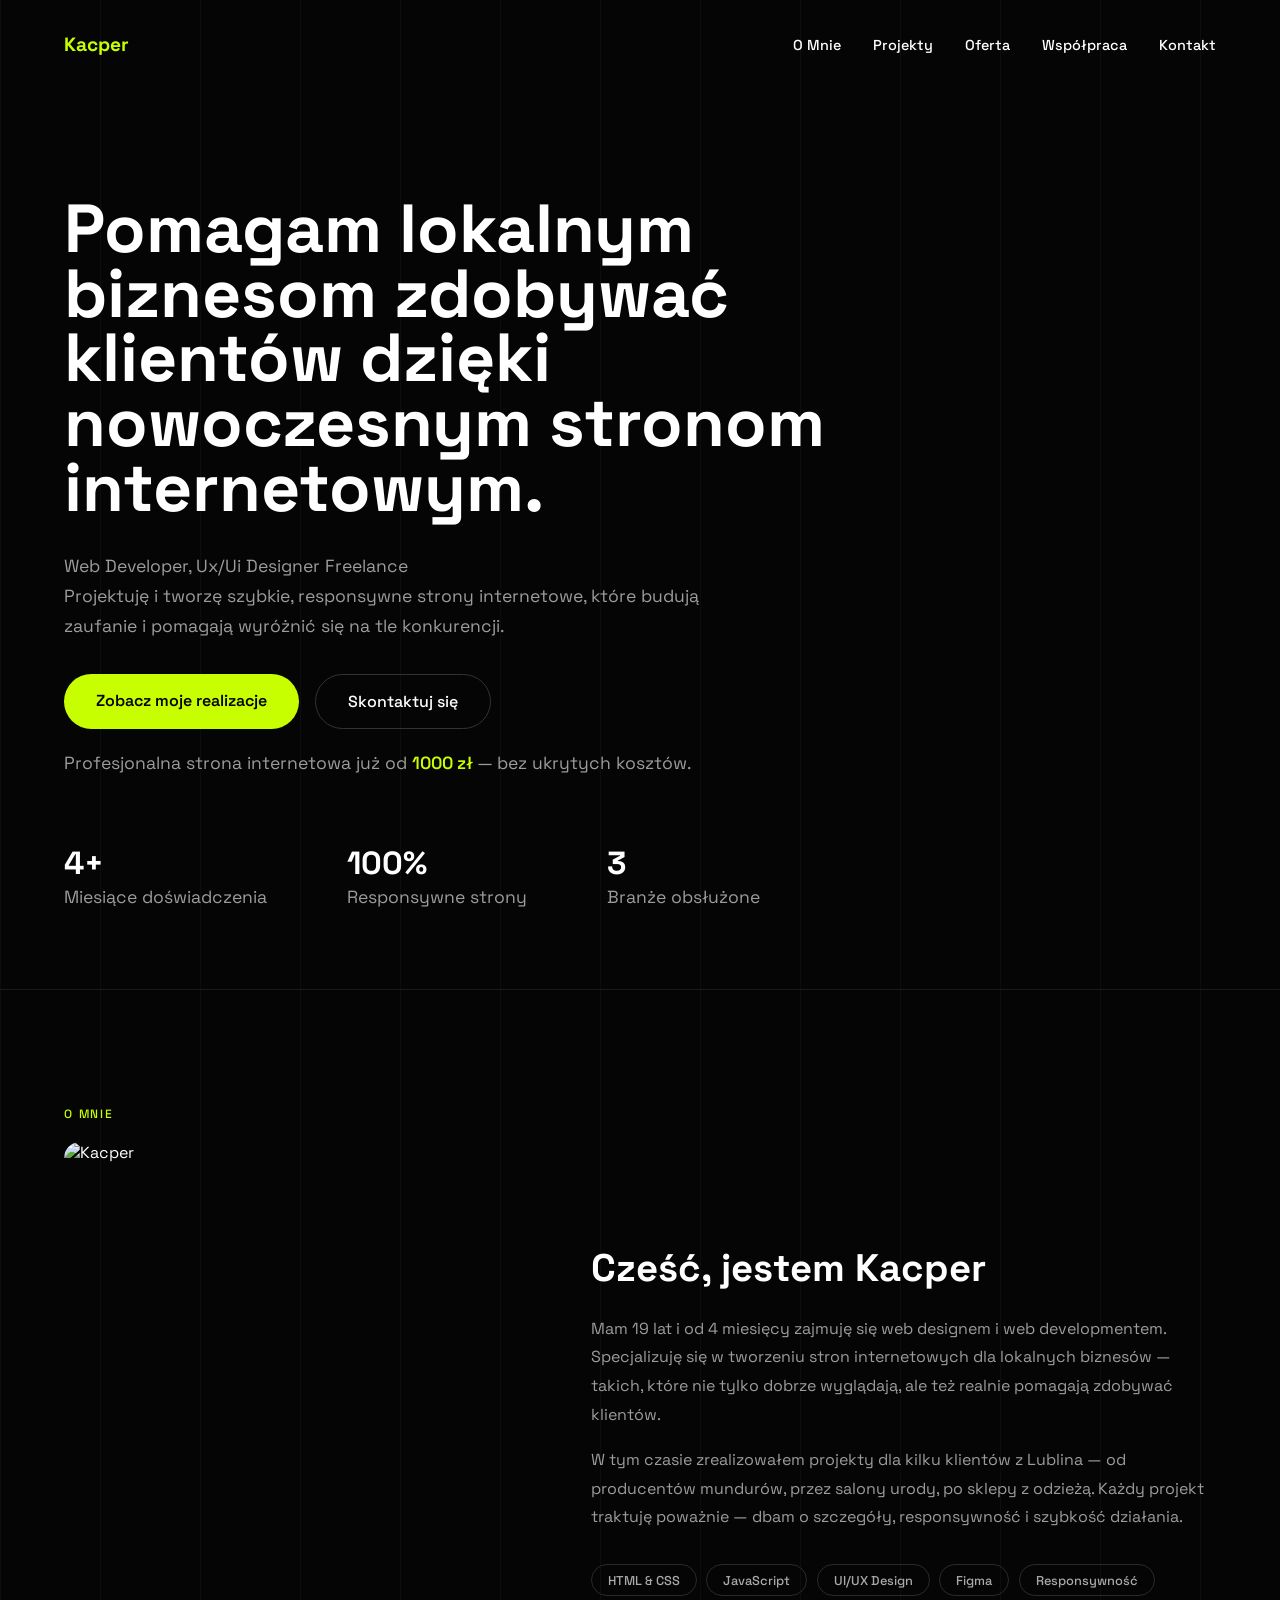
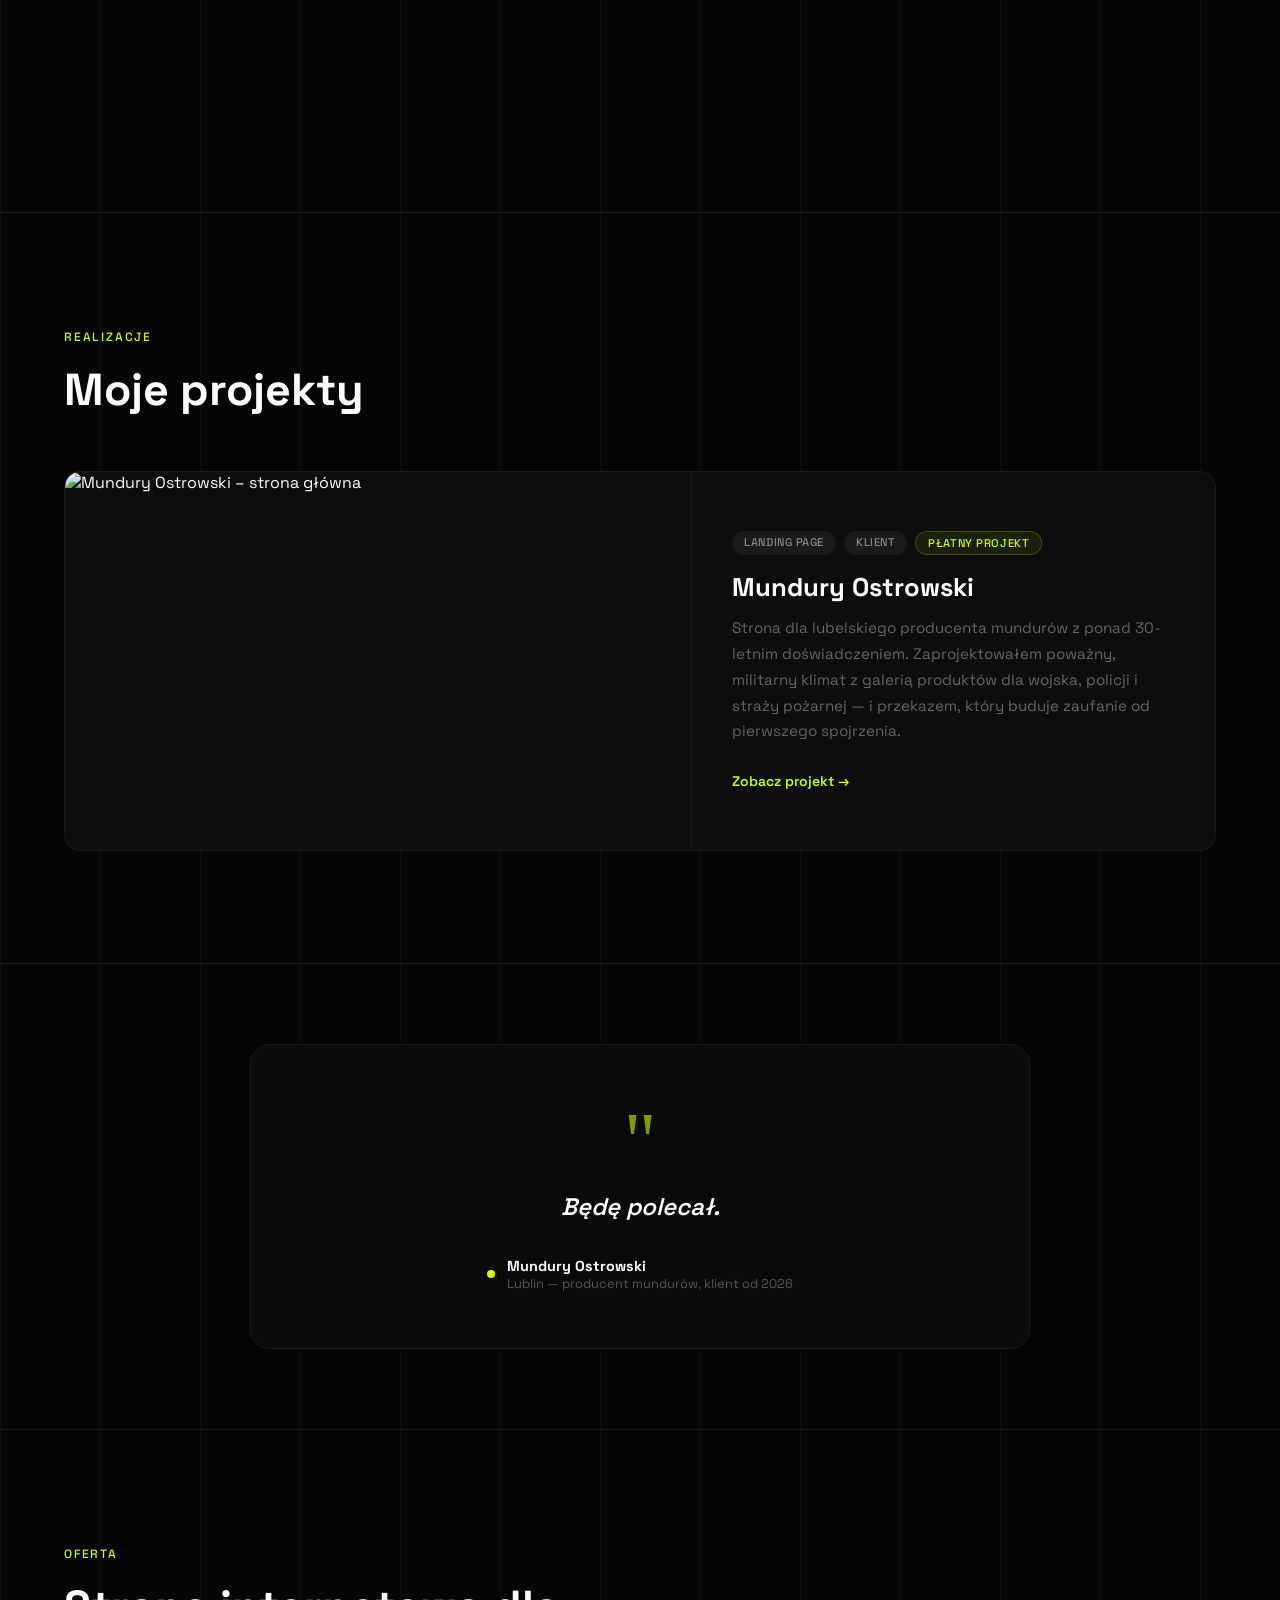
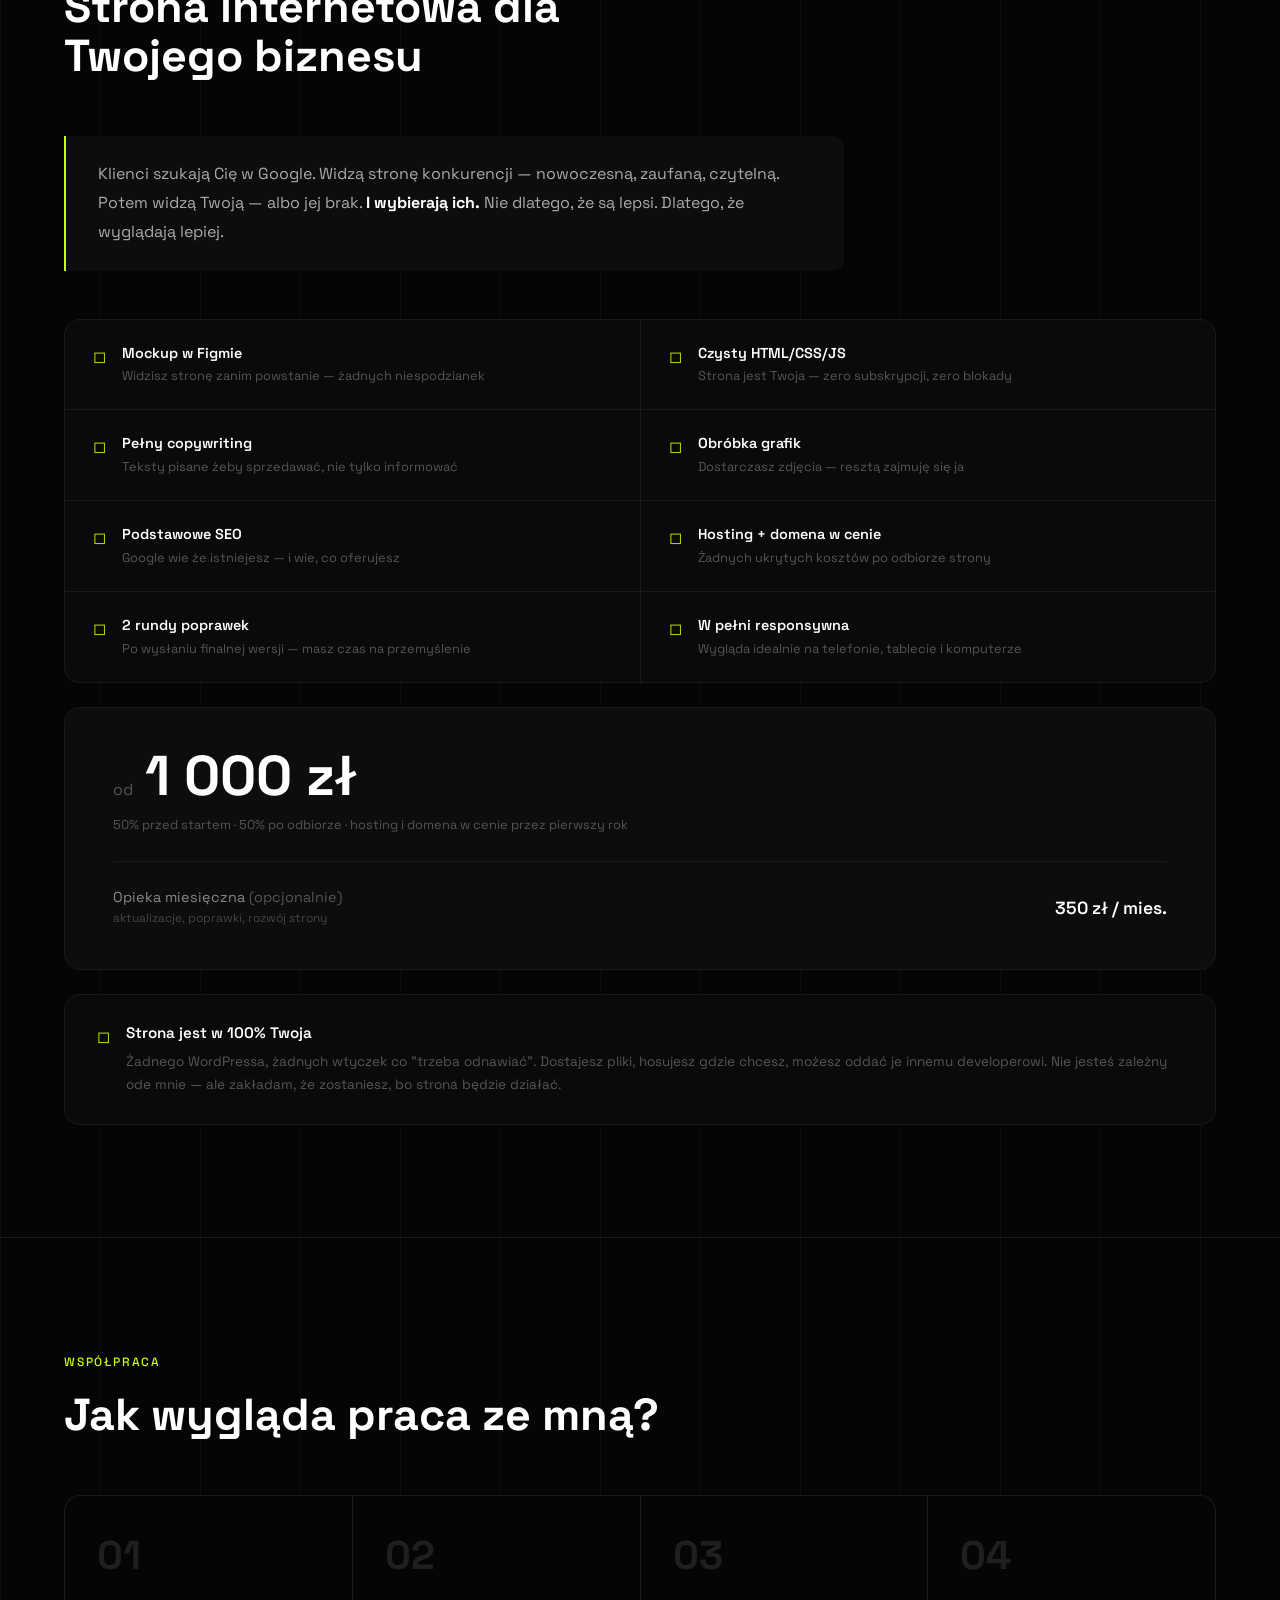
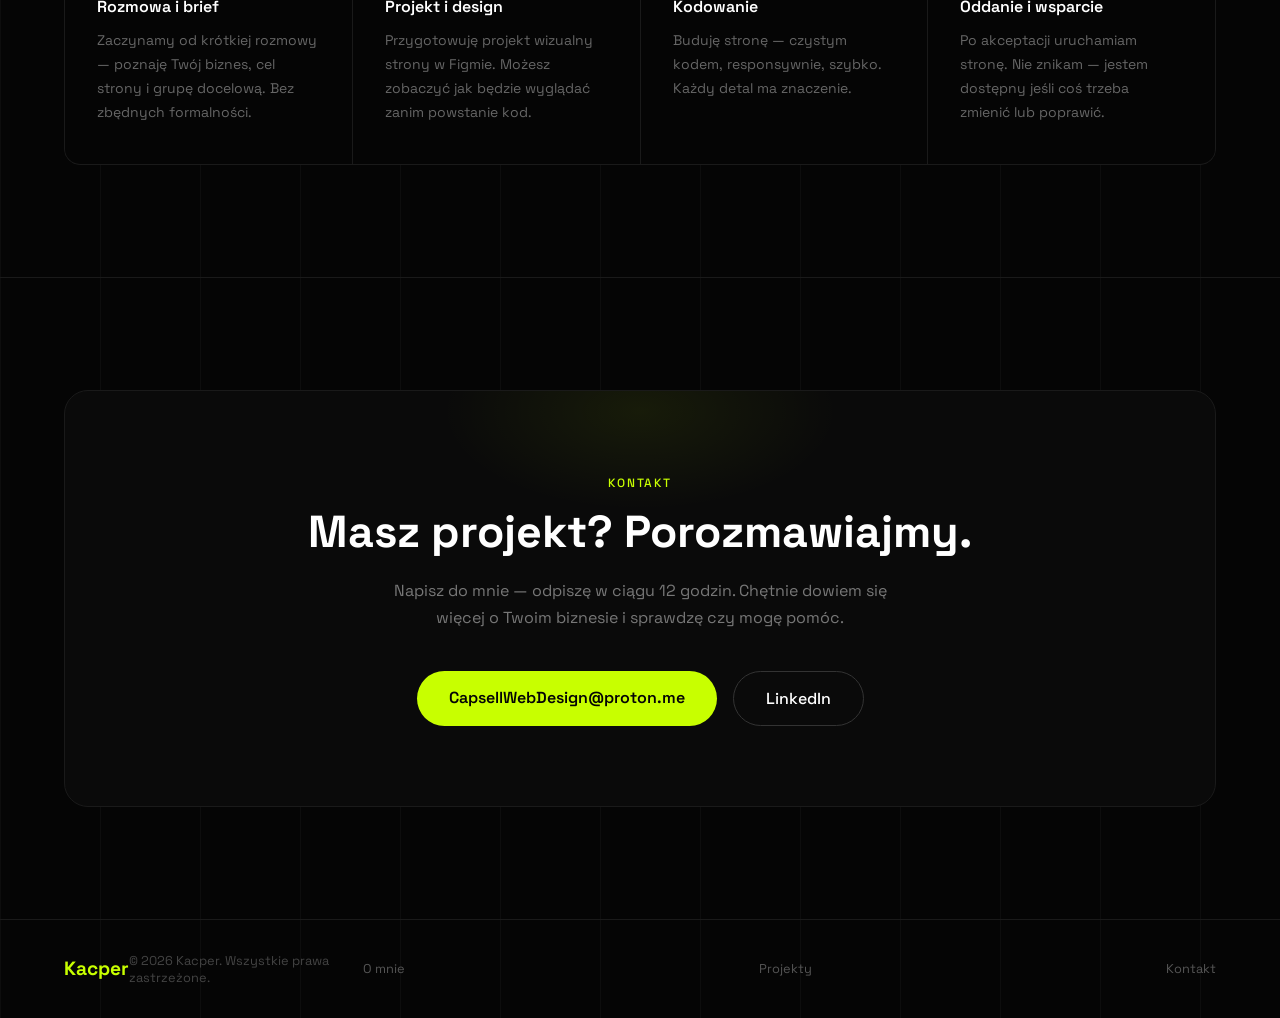
==== index.html @ 7dcc8ae6 "Add files via upload" ====
<!DOCTYPE html>
<html lang="en">
<head>
    <meta charset="UTF-8">
    <meta name="viewport" content="width=device-width, initial-scale=1.0">
    <title>Kacper | Web Designer</title>
    <link rel="stylesheet" href="style.css">
    <link rel="preconnect" href="https://fonts.googleapis.com">
<link href="https://fonts.googleapis.com/css2?family=Space+Grotesk:wght@300;400;500;700&display=swap" rel="stylesheet">
</head>
<body>
<header>
<nav>
    <div class="logo">
        Kacper
    </div>
    <ul class="nav-links">
        <li><a href="#about">O Mnie</a></li>
        <li><a href="#projects">Projekty</a></li>
        <li><a href="#offer">Oferta</a></li>
        <li><a href="#process">Współpraca</a></li>
        <li><a href="#contact">Kontakt</a></li>
    </ul>
</nav>
</header>

<main>
<section id="hero">
    <div class="container">
<h1>
    Pomagam lokalnym biznesom
    zdobywać klientów dzięki
    nowoczesnym stronom internetowym.
</h1>
<p>
    Web Developer, Ux/Ui Designer
    Freelance
</p>
<p> Projektuję i tworzę szybkie,
    responsywne strony internetowe,
    które budują zaufanie i pomagają
    wyróżnić się na tle konkurencji.
</p>
<div class="hero-buttons">
    <a href="#projects" class="primary-btn">
        Zobacz moje realizacje
    </a>
    <a href="#contact" class="secondary-btn">
        Skontaktuj się
    </a>
</div>
<p class="hero-price">Profesjonalna strona internetowa już od <strong>1000 zł</strong> — bez ukrytych kosztów.</p>
<div class="hero-stats">
<div>
    <h3>4+</h3>
    <p>Miesiące doświadczenia</p>
</div>
<div>
    <h3>100%</h3>
    <p>Responsywne strony</p>
</div>
<div>
    <h3>3</h3>
    <p>Branże obsłużone</p>
</div>
</div>
</div>
</section>

<!-- ========== O MNIE ========== -->
<section id="about">
    <div class="container">
        <span class="section-label">O mnie</span>
        <div class="about-grid">
            <div class="about-image-wrapper">
                <img src="images/fotka-kacperka.png" alt="Kacper" class="about-photo">
            </div>
            <div class="about-content">
                <h2>Cześć, jestem Kacper</h2>
                <p>Mam 19 lat i od 4 miesięcy zajmuję się web designem i web developmentem. Specjalizuję się w tworzeniu stron internetowych dla lokalnych biznesów — takich, które nie tylko dobrze wyglądają, ale też realnie pomagają zdobywać klientów.</p>
                <p>W tym czasie zrealizowałem projekty dla kilku klientów z Lublina — od producentów mundurów, przez salony urody, po sklepy z odzieżą. Każdy projekt traktuję poważnie — dbam o szczegóły, responsywność i szybkość działania.</p>
                <div class="about-tags">
                    <span>HTML & CSS</span>
                    <span>JavaScript</span>
                    <span>UI/UX Design</span>
                    <span>Figma</span>
                    <span>Responsywność</span>
                </div>
            </div>
        </div>
    </div>
</section>

<!-- ========== PROJEKTY ========== -->
<section id="projects">
    <div class="container">
        <span class="section-label">Realizacje</span>
        <h2 class="section-title">Moje projekty</h2>
        <div class="projects-grid">

            <div class="project-card project-card--featured">
                <div class="project-img">
                    <img src="images/Mundury Ostrowski Screenshot mainpage.png" alt="Mundury Ostrowski – strona główna">
                </div>
                <div class="project-info">
                    <div class="project-tags">
                        <span>Landing Page</span>
                        <span>Klient</span>
                        <span class="tag--paid">Płatny projekt</span>
                    </div>
                    <h3>Mundury Ostrowski</h3>
                    <p>Strona dla lubelskiego producenta mundurów z ponad 30-letnim doświadczeniem. Zaprojektowałem poważny, militarny klimat z galerią produktów dla wojska, policji i straży pożarnej — i przekazem, który buduje zaufanie od pierwszego spojrzenia.</p>
                    <a href="https://munduryostrowski.pl/" class="project-link" target="_blank">Zobacz projekt →</a>
                </div>
            </div>

        </div>
    </div>
</section>

<!-- ========== OPINIA ========== -->
<section id="testimonial">
    <div class="container">
        <div class="testimonial-box">
            <div class="testimonial-quote">"</div>
            <p class="testimonial-text">Będę polecał.</p>
            <div class="testimonial-author">
                <div class="testimonial-dot"></div>
                <div>
                    <strong>Mundury Ostrowski</strong>
                    <span>Lublin — producent mundurów, klient od 2026</span>
                </div>
            </div>
        </div>
    </div>
</section>

<!-- ========== OFERTA ========== -->
<section id="offer">
    <div class="container">
        <span class="section-label">Oferta</span>
        <h2 class="section-title">Strona internetowa dla Twojego biznesu</h2>

        <div class="offer-lead">
            <p>Klienci szukają Cię w Google. Widzą stronę konkurencji — nowoczesną, zaufaną, czytelną. Potem widzą Twoją — albo jej brak. <strong>I wybierają ich.</strong> Nie dlatego, że są lepsi. Dlatego, że wyglądają lepiej.</p>
        </div>

        <div class="offer-grid">
            <div class="offer-item">
                <div class="offer-icon">◻</div>
                <div>
                    <strong>Mockup w Figmie</strong>
                    <p>Widzisz stronę zanim powstanie — żadnych niespodzianek</p>
                </div>
            </div>
            <div class="offer-item">
                <div class="offer-icon">◻</div>
                <div>
                    <strong>Czysty HTML/CSS/JS</strong>
                    <p>Strona jest Twoja — zero subskrypcji, zero blokady</p>
                </div>
            </div>
            <div class="offer-item">
                <div class="offer-icon">◻</div>
                <div>
                    <strong>Pełny copywriting</strong>
                    <p>Teksty pisane żeby sprzedawać, nie tylko informować</p>
                </div>
            </div>
            <div class="offer-item">
                <div class="offer-icon">◻</div>
                <div>
                    <strong>Obróbka grafik</strong>
                    <p>Dostarczasz zdjęcia — resztą zajmuję się ja</p>
                </div>
            </div>
            <div class="offer-item">
                <div class="offer-icon">◻</div>
                <div>
                    <strong>Podstawowe SEO</strong>
                    <p>Google wie że istniejesz — i wie, co oferujesz</p>
                </div>
            </div>
            <div class="offer-item">
                <div class="offer-icon">◻</div>
                <div>
                    <strong>Hosting + domena w cenie</strong>
                    <p>Żadnych ukrytych kosztów po odbiorze strony</p>
                </div>
            </div>
            <div class="offer-item">
                <div class="offer-icon">◻</div>
                <div>
                    <strong>2 rundy poprawek</strong>
                    <p>Po wysłaniu finalnej wersji — masz czas na przemyślenie</p>
                </div>
            </div>
            <div class="offer-item">
                <div class="offer-icon">◻</div>
                <div>
                    <strong>W pełni responsywna</strong>
                    <p>Wygląda idealnie na telefonie, tablecie i komputerze</p>
                </div>
            </div>
        </div>

        <div class="offer-price-box">
            <div class="offer-price-main">
                <span class="offer-from">od</span>
                <span class="offer-amount">1 000 zł</span>
            </div>
            <p class="offer-price-note">50% przed startem · 50% po odbiorze · hosting i domena w cenie przez pierwszy rok</p>
            <div class="offer-retainer">
                <span>Opieka miesięczna <em>(opcjonalnie)</em><br><small>aktualizacje, poprawki, rozwój strony</small></span>
                <strong>350 zł / mies.</strong>
            </div>
        </div>

        <div class="offer-ownership">
            <div class="offer-icon">◻</div>
            <div>
                <strong>Strona jest w 100% Twoja</strong>
                <p>Żadnego WordPressa, żadnych wtyczek co "trzeba odnawiać". Dostajesz pliki, hosujesz gdzie chcesz, możesz oddać je innemu developerowi. Nie jesteś zależny ode mnie — ale zakładam, że zostaniesz, bo strona będzie działać.</p>
            </div>
        </div>

    </div>
</section>

<!-- ========== WSPÓŁPRACA ========== -->
<section id="process">
    <div class="container">
        <span class="section-label">Współpraca</span>
        <h2 class="section-title">Jak wygląda praca ze mną?</h2>
        <div class="process-grid">

            <div class="process-step">
                <div class="step-number">01</div>
                <h3>Rozmowa i brief</h3>
                <p>Zaczynamy od krótkiej rozmowy — poznaję Twój biznes, cel strony i grupę docelową. Bez zbędnych formalności.</p>
            </div>

            <div class="process-step">
                <div class="step-number">02</div>
                <h3>Projekt i design</h3>
                <p>Przygotowuję projekt wizualny strony w Figmie. Możesz zobaczyć jak będzie wyglądać zanim powstanie kod.</p>
            </div>

            <div class="process-step">
                <div class="step-number">03</div>
                <h3>Kodowanie</h3>
                <p>Buduję stronę — czystym kodem, responsywnie, szybko. Każdy detal ma znaczenie.</p>
            </div>

            <div class="process-step">
                <div class="step-number">04</div>
                <h3>Oddanie i wsparcie</h3>
                <p>Po akceptacji uruchamiam stronę. Nie znikam — jestem dostępny jeśli coś trzeba zmienić lub poprawić.</p>
            </div>

        </div>
    </div>
</section>

<!-- ========== KONTAKT ========== -->
<section id="contact">
    <div class="container">
        <div class="contact-box">
            <span class="section-label">Kontakt</span>
            <h2>Masz projekt? Porozmawiajmy.</h2>
            <p>Napisz do mnie — odpiszę w ciągu 12 godzin. Chętnie dowiem się więcej o Twoim biznesie i sprawdzę czy mogę pomóc.</p>
            <div class="contact-links">
                <a href="mailto:CapsellWebDesign@proton.me" class="primary-btn">CapsellWebDesign@proton.me</a>
                <a href="https://www.linkedin.com/in/kacper-piskalski-aa483941a/?skipRedirect=true" class="secondary-btn" target="_blank">LinkedIn</a>
            </div>
        </div>
    </div>
</section>

</main>

<!-- ========== FOOTER ========== -->
<footer>
    <div class="container footer-inner">
        <div class="logo">Kacper</div>
        <p>© 2026 Kacper. Wszystkie prawa zastrzeżone.</p>
        <nav class="footer-nav">
            <a href="#about">O mnie</a>
            <a href="#projects">Projekty</a>
            <a href="#contact">Kontakt</a>
        </nav>
    </div>
</footer>
</body>
</html>
</html>
---- style.css ----
* {
    margin: 0;
    padding: 0;
    box-sizing: border-box;
}
body {
    font-family: "Space Grotesk", sans-serif;
    background: #050505;
    color: white;
    background-image: linear-gradient(to right, rgba(255, 255, 255, 0.03) 1px, transparent 1px);
    background-size: 100px 100px;
}
header {
    padding: 2rem 0;
}
nav {
    width: min(1200px, 90%);
    margin: 0 auto;
    display: flex;
    justify-content: space-between;
    align-items: center;
}
.logo {
    font-size: 1.2rem;
    font-weight: 700;
    color: #c8ff00;
}
.nav-links {
    display: flex;
    gap: 2rem;
    list-style: none;
}
.nav-links a {
    text-decoration: none;
    color: white;
    font-size: 0.9rem;
    font-weight: 500;
    transition: opacity .3s ease;
}
.nav-links a:hover {
    opacity: .6;
}
.container {
    width: min(1200px, 90%);
    margin: 0 auto;
}
#hero {
    max-height: 100vh;
    display: flex;
    align-items: center;
}
#hero h1 {
    font-size: 68px;
    line-height: .95;
    font-weight: 700;
    max-width: 900px;
    margin-bottom: 2rem;
    margin-top: 2rem;
}
#hero p {
    color: #9c9c9c;
    font-size: 1.1rem;
    max-width: 650px;
    line-height: 1.7;
}
.hero-buttons {
    display: flex;
    gap: 1rem;
    margin-top: 2rem;
}
.primary-btn {
    background: #c8ff00;
    color: #050505;
    padding: 1rem 2rem;
    border-radius: 999px;
    text-decoration: none;
    font-weight: 600;
    transition: opacity 0.2s;
}
.primary-btn:hover {
    opacity: 0.85;
}
.secondary-btn {
    border: 1px solid #333;
    color: white;
    padding: 1rem 2rem;
    border-radius: 999px;
    text-decoration: none;
    font-weight: 500;
    transition: border-color 0.2s, color 0.2s;
}
.secondary-btn:hover {
    border-color: #c8ff00;
    color: #c8ff00;
}
.hero-stats {
    display: flex;
    gap: 5rem;
    margin-top: 4rem;
}
.hero-stats h3 {
    font-size: 2rem;
}
.hero-stats p {
    color: #888;
}
.hero-price {
    margin-top: 1.25rem;
    font-size: 0.875rem;
    color: #555;
    max-width: 650px;
}
.hero-price strong {
    color: #c8ff00;
    font-weight: 600;
}

/* ========== OPINIA ========== */
#testimonial {
    border-top: 1px solid #1a1a1a;
    padding: 5rem 0;
}
.testimonial-box {
    border: 1px solid #1a1a1a;
    border-radius: 20px;
    padding: 3.5rem 4rem;
    background: #0a0a0a;
    position: relative;
    max-width: 780px;
    margin: 0 auto;
    text-align: center;
}
.testimonial-quote {
    font-size: 5rem;
    line-height: 1;
    color: #c8ff00;
    font-family: Georgia, serif;
    margin-bottom: 0.5rem;
    opacity: 0.6;
}
.testimonial-text {
    font-size: 1.5rem;
    font-weight: 600;
    color: white;
    line-height: 1.5;
    margin-bottom: 2rem;
    font-style: italic;
}
.testimonial-author {
    display: flex;
    align-items: center;
    gap: 0.75rem;
    justify-content: center;
}
.testimonial-dot {
    width: 8px;
    height: 8px;
    border-radius: 50%;
    background: #c8ff00;
    flex-shrink: 0;
}
.testimonial-author strong {
    display: block;
    color: white;
    font-size: 0.9rem;
    text-align: left;
}
.testimonial-author span {
    display: block;
    color: #555;
    font-size: 0.8rem;
    text-align: left;
}
/* ========== SEKCJE - WSPÓLNE ========== */
section {
    padding: 7rem 0;
}
.section-label {
    display: inline-block;
    font-size: 0.75rem;
    font-weight: 500;
    letter-spacing: 0.15em;
    text-transform: uppercase;
    color: #c8ff00;
    margin-bottom: 1.25rem;
}
.section-title {
    font-size: 2.8rem;
    font-weight: 700;
    line-height: 1.1;
    margin-bottom: 3.5rem;
    max-width: 600px;
}

/* ========== O MNIE ========== */
#about {
    border-top: 1px solid #1a1a1a;
}
.about-grid {
    display: grid;
    grid-template-columns: 1fr 1.4fr;
    gap: 5rem;
    align-items: center;
}
.about-photo {
    width: 100%;
    aspect-ratio: 4/5;
    object-fit: cover;
    object-position: center top;
    border-radius: 16px;
    display: block;
}
.about-image-placeholder:hover {
    border-color: #c8ff00;
    color: #c8ff00;
}
.about-content h2 {
    font-size: 2.4rem;
    font-weight: 700;
    margin-bottom: 1.5rem;
    line-height: 1.15;
}
.about-content p {
    color: #9c9c9c;
    font-size: 1rem;
    line-height: 1.8;
    margin-bottom: 1rem;
}
.about-tags {
    display: flex;
    flex-wrap: wrap;
    gap: 0.6rem;
    margin-top: 2rem;
}
.about-tags span {
    font-size: 0.8rem;
    font-weight: 500;
    padding: 0.4rem 1rem;
    border-radius: 999px;
    border: 1px solid #2a2a2a;
    color: #aaa;
    transition: border-color 0.3s, color 0.3s;
}
.about-tags span:hover {
    border-color: #c8ff00;
    color: #c8ff00;
}

/* ========== PROJEKTY ========== */
#projects {
    border-top: 1px solid #1a1a1a;
}
.projects-grid {
    display: grid;
    grid-template-columns: 1fr;
    gap: 1.5rem;
}
.project-card {
    background: #0d0d0d;
    border: 1px solid #1a1a1a;
    border-radius: 16px;
    overflow: hidden;
    transition: border-color 0.3s, transform 0.3s;
}
.project-card:hover {
    border-color: #c8ff00;
    transform: translateY(-4px);
}
.project-card--featured {
    display: grid;
    grid-template-columns: 1.2fr 1fr;
    min-height: 380px;
}
.project-img {
    overflow: hidden;
    border-right: 1px solid #1a1a1a;
}
.project-img img {
    width: 100%;
    height: 100%;
    object-fit: cover;
    object-position: top;
    display: block;
    transition: transform 0.4s ease;
}
.project-card:hover .project-img img {
    transform: scale(1.03);
}
.project-img-placeholder {
    width: 100%;
    aspect-ratio: 16/9;
    background: #111;
    border-bottom: 1px solid #1a1a1a;
    display: flex;
    align-items: center;
    justify-content: center;
    color: #333;
    font-size: 0.8rem;
}
.project-info {
    padding: 2.5rem;
    display: flex;
    flex-direction: column;
    justify-content: center;
}
.project-tags {
    display: flex;
    gap: 0.5rem;
    margin-bottom: 1rem;
    flex-wrap: wrap;
}
.project-tags span {
    font-size: 0.7rem;
    font-weight: 500;
    padding: 0.25rem 0.75rem;
    border-radius: 999px;
    background: #1a1a1a;
    color: #888;
    letter-spacing: 0.05em;
    text-transform: uppercase;
}
.project-tags .tag--paid {
    background: rgba(200, 255, 0, 0.08);
    color: #c8ff00;
    border: 1px solid rgba(200, 255, 0, 0.2);
}
.project-info h3 {
    font-size: 1.6rem;
    font-weight: 700;
    margin-bottom: 0.75rem;
    color: white;
}
.project-info p {
    color: #666;
    font-size: 0.95rem;
    line-height: 1.7;
    margin-bottom: 1.75rem;
}
.project-link {
    color: #c8ff00;
    text-decoration: none;
    font-size: 0.875rem;
    font-weight: 600;
    transition: opacity 0.2s;
    align-self: flex-start;
}
.project-link:hover {
    opacity: 0.7;
}

/* ========== OFERTA ========== */
#offer {
    border-top: 1px solid #1a1a1a;
}
.offer-lead {
    border-left: 2px solid #c8ff00;
    padding: 1.5rem 2rem;
    background: #0d0d0d;
    border-radius: 0 12px 12px 0;
    margin-bottom: 3rem;
    max-width: 780px;
}
.offer-lead p {
    color: #aaa;
    font-size: 1rem;
    line-height: 1.8;
}
.offer-lead strong {
    color: white;
}
.offer-grid {
    display: grid;
    grid-template-columns: repeat(2, 1fr);
    gap: 1px;
    background: #1a1a1a;
    border: 1px solid #1a1a1a;
    border-radius: 16px;
    overflow: hidden;
    margin-bottom: 1.5rem;
}
.offer-item {
    background: #0a0a0a;
    padding: 1.5rem 1.75rem;
    display: flex;
    gap: 1rem;
    align-items: flex-start;
    transition: background 0.2s;
}
.offer-item:hover {
    background: #111;
}
.offer-icon {
    color: #c8ff00;
    font-size: 1rem;
    flex-shrink: 0;
    margin-top: 2px;
}
.offer-item strong {
    display: block;
    color: white;
    font-size: 0.9rem;
    font-weight: 600;
    margin-bottom: 0.3rem;
}
.offer-item p {
    color: #555;
    font-size: 0.8rem;
    line-height: 1.5;
}
.offer-price-box {
    background: #0d0d0d;
    border: 1px solid #1a1a1a;
    border-radius: 16px;
    padding: 2.5rem 3rem;
    margin-bottom: 1.5rem;
}
.offer-price-main {
    display: flex;
    align-items: baseline;
    gap: 0.75rem;
    margin-bottom: 0.75rem;
}
.offer-from {
    color: #555;
    font-size: 1rem;
}
.offer-amount {
    font-size: 3.5rem;
    font-weight: 700;
    color: white;
    line-height: 1;
}
.offer-price-note {
    color: #555;
    font-size: 0.8rem;
    margin-bottom: 1.75rem;
}
.offer-retainer {
    display: flex;
    justify-content: space-between;
    align-items: center;
    border-top: 1px solid #1a1a1a;
    padding-top: 1.5rem;
}
.offer-retainer span {
    color: #888;
    font-size: 0.9rem;
    line-height: 1.6;
}
.offer-retainer em {
    font-style: normal;
    color: #555;
}
.offer-retainer small {
    display: block;
    color: #444;
    font-size: 0.75rem;
}
.offer-retainer strong {
    color: white;
    font-size: 1.1rem;
    font-weight: 600;
    white-space: nowrap;
    margin-left: 2rem;
}
.offer-ownership {
    background: #0a0a0a;
    border: 1px solid #1a1a1a;
    border-radius: 16px;
    padding: 1.75rem 2rem;
    display: flex;
    gap: 1rem;
    align-items: flex-start;
}
.offer-ownership .offer-icon {
    margin-top: 3px;
}
.offer-ownership strong {
    display: block;
    color: white;
    font-size: 0.95rem;
    font-weight: 600;
    margin-bottom: 0.5rem;
}
.offer-ownership p {
    color: #555;
    font-size: 0.85rem;
    line-height: 1.7;
}

/* ========== PROCES / WSPÓŁPRACA ========== */
#process {
    border-top: 1px solid #1a1a1a;
}
.process-grid {
    display: grid;
    grid-template-columns: repeat(4, 1fr);
    gap: 1px;
    background: #1a1a1a;
    border: 1px solid #1a1a1a;
    border-radius: 16px;
    overflow: hidden;
}
.process-step {
    background: #050505;
    padding: 2.5rem 2rem;
    transition: background 0.3s;
}
.process-step:hover {
    background: #0d0d0d;
}
.step-number {
    font-size: 2.5rem;
    font-weight: 700;
    color: #1f1f1f;
    margin-bottom: 1.25rem;
    line-height: 1;
}
.process-step h3 {
    font-size: 1rem;
    font-weight: 600;
    margin-bottom: 0.75rem;
    color: white;
}
.process-step p {
    color: #666;
    font-size: 0.875rem;
    line-height: 1.7;
}

/* ========== KONTAKT ========== */
#contact {
    border-top: 1px solid #1a1a1a;
}
.contact-box {
    border: 1px solid #1a1a1a;
    border-radius: 24px;
    padding: 5rem 4rem;
    text-align: center;
    background: #0a0a0a;
    position: relative;
    overflow: hidden;
}
.contact-box::before {
    content: '';
    position: absolute;
    top: -80px;
    left: 50%;
    transform: translateX(-50%);
    width: 400px;
    height: 200px;
    background: radial-gradient(ellipse, rgba(200,255,0,0.07) 0%, transparent 70%);
    pointer-events: none;
}
.contact-box .section-label {
    margin-bottom: 1rem;
}
.contact-box h2 {
    font-size: 2.8rem;
    font-weight: 700;
    margin-bottom: 1.25rem;
    line-height: 1.1;
}
.contact-box > p {
    color: #777;
    font-size: 1rem;
    line-height: 1.7;
    max-width: 500px;
    margin: 0 auto 2.5rem;
}
.contact-links {
    display: flex;
    gap: 1rem;
    justify-content: center;
}

/* ========== FOOTER ========== */
footer {
    border-top: 1px solid #1a1a1a;
    padding: 2rem 0;
}
.footer-inner {
    display: flex;
    align-items: center;
    justify-content: space-between;
}
footer p {
    color: #444;
    font-size: 0.8rem;
}
.footer-nav {
    display: flex;
    gap: 1.5rem;
}
.footer-nav a {
    text-decoration: none;
    color: #555;
    font-size: 0.8rem;
    transition: color 0.2s;
}
.footer-nav a:hover {
    color: white;
}

/* ========== RESPONSYWNOŚĆ ========== */
@media (max-width: 900px) {
    #hero h1 { font-size: 40px; }
    .section-title { font-size: 2rem; }
    .about-grid { grid-template-columns: 1fr; gap: 2.5rem; }
    .about-image-placeholder { aspect-ratio: 3/2; max-width: 400px; }
    .projects-grid { grid-template-columns: 1fr; }
    .project-card--featured { grid-template-columns: 1fr; }
    .project-img { border-right: none; border-bottom: 1px solid #1a1a1a; min-height: 220px; }
    .project-info { padding: 1.75rem; }
    .offer-grid { grid-template-columns: 1fr; }
    .offer-price-box { padding: 1.75rem; }
    .offer-amount { font-size: 2.5rem; }
    .offer-retainer { flex-direction: column; align-items: flex-start; gap: 0.75rem; }
    .offer-retainer strong { margin-left: 0; }
    .process-grid { grid-template-columns: repeat(2, 1fr); }
    .contact-box { padding: 3rem 2rem; }
    .contact-box h2 { font-size: 2rem; }
    .footer-inner { flex-direction: column; gap: 1rem; text-align: center; }
}
@media (max-width: 550px) {
    #hero h1 { font-size: 30px; }
    .hero-stats { gap: 2rem; }
    .process-grid { grid-template-columns: 1fr; }
    .contact-links { flex-direction: column; align-items: center; }
}
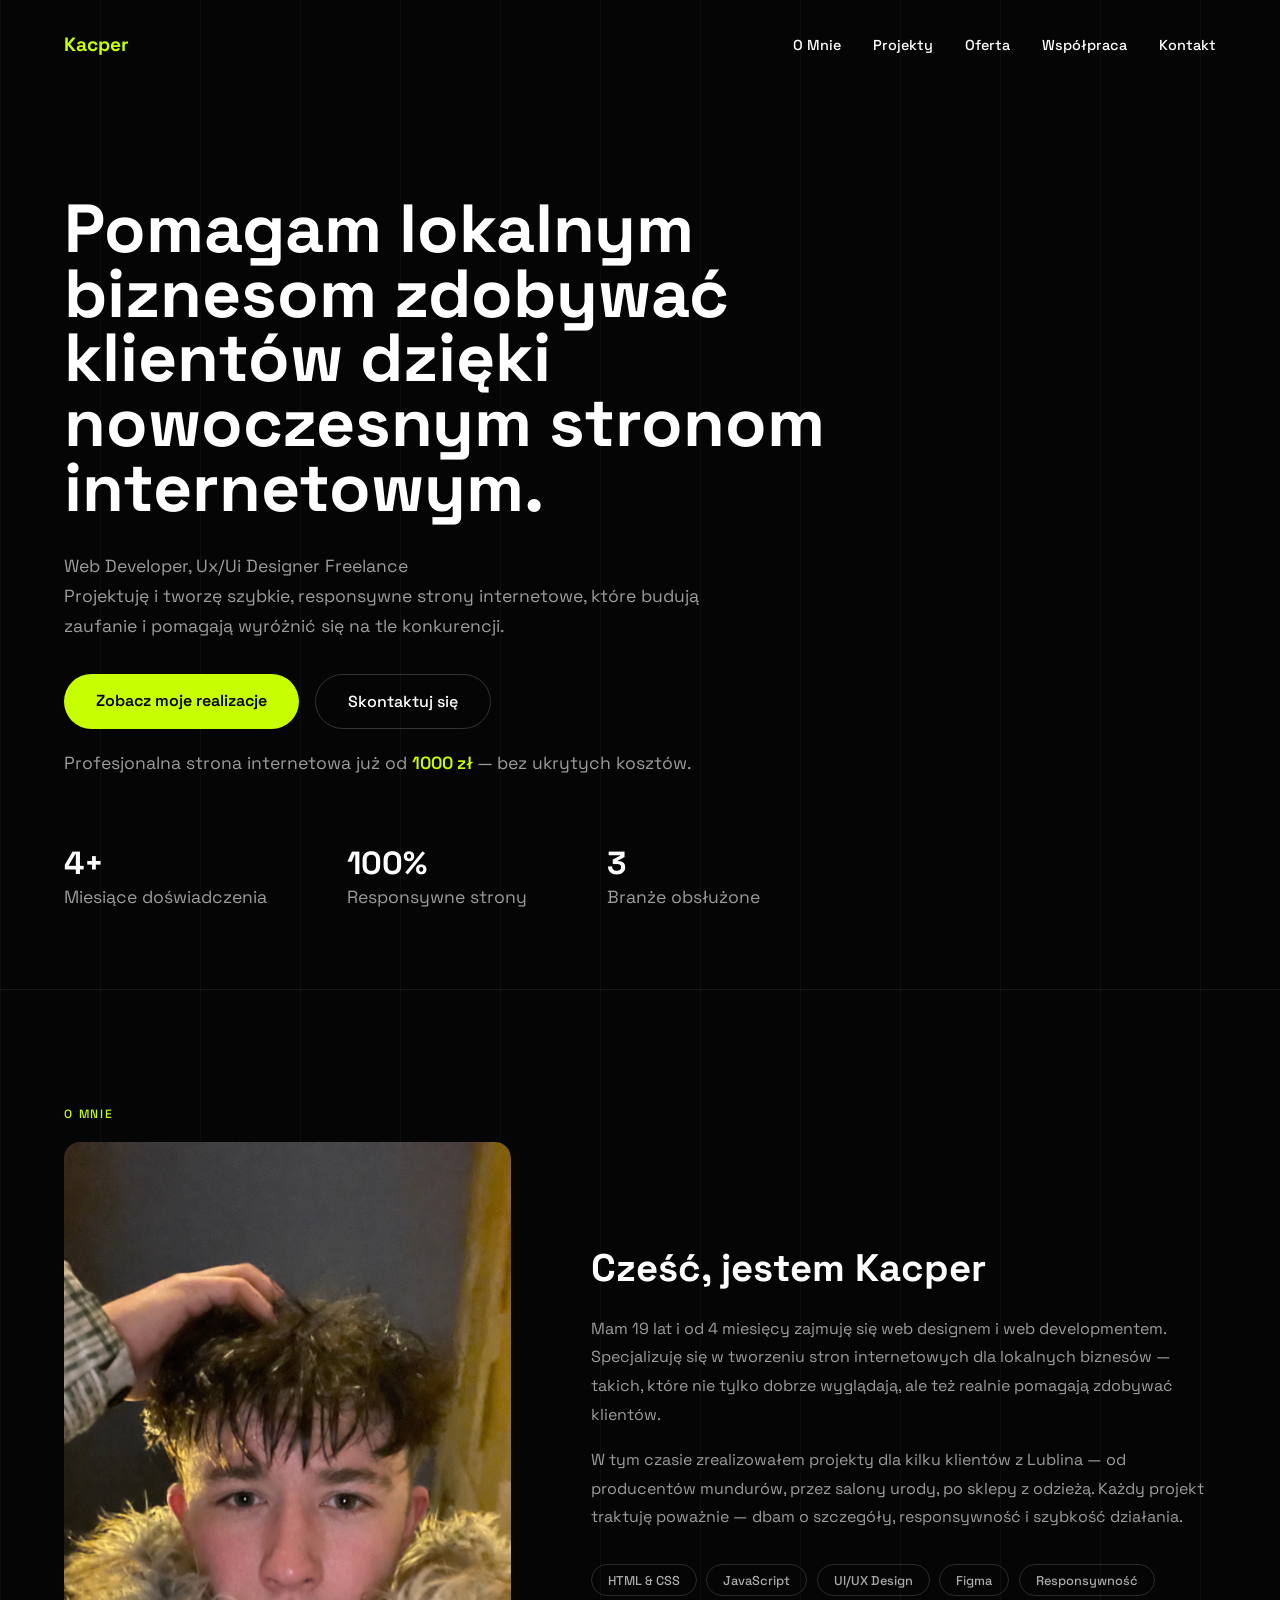
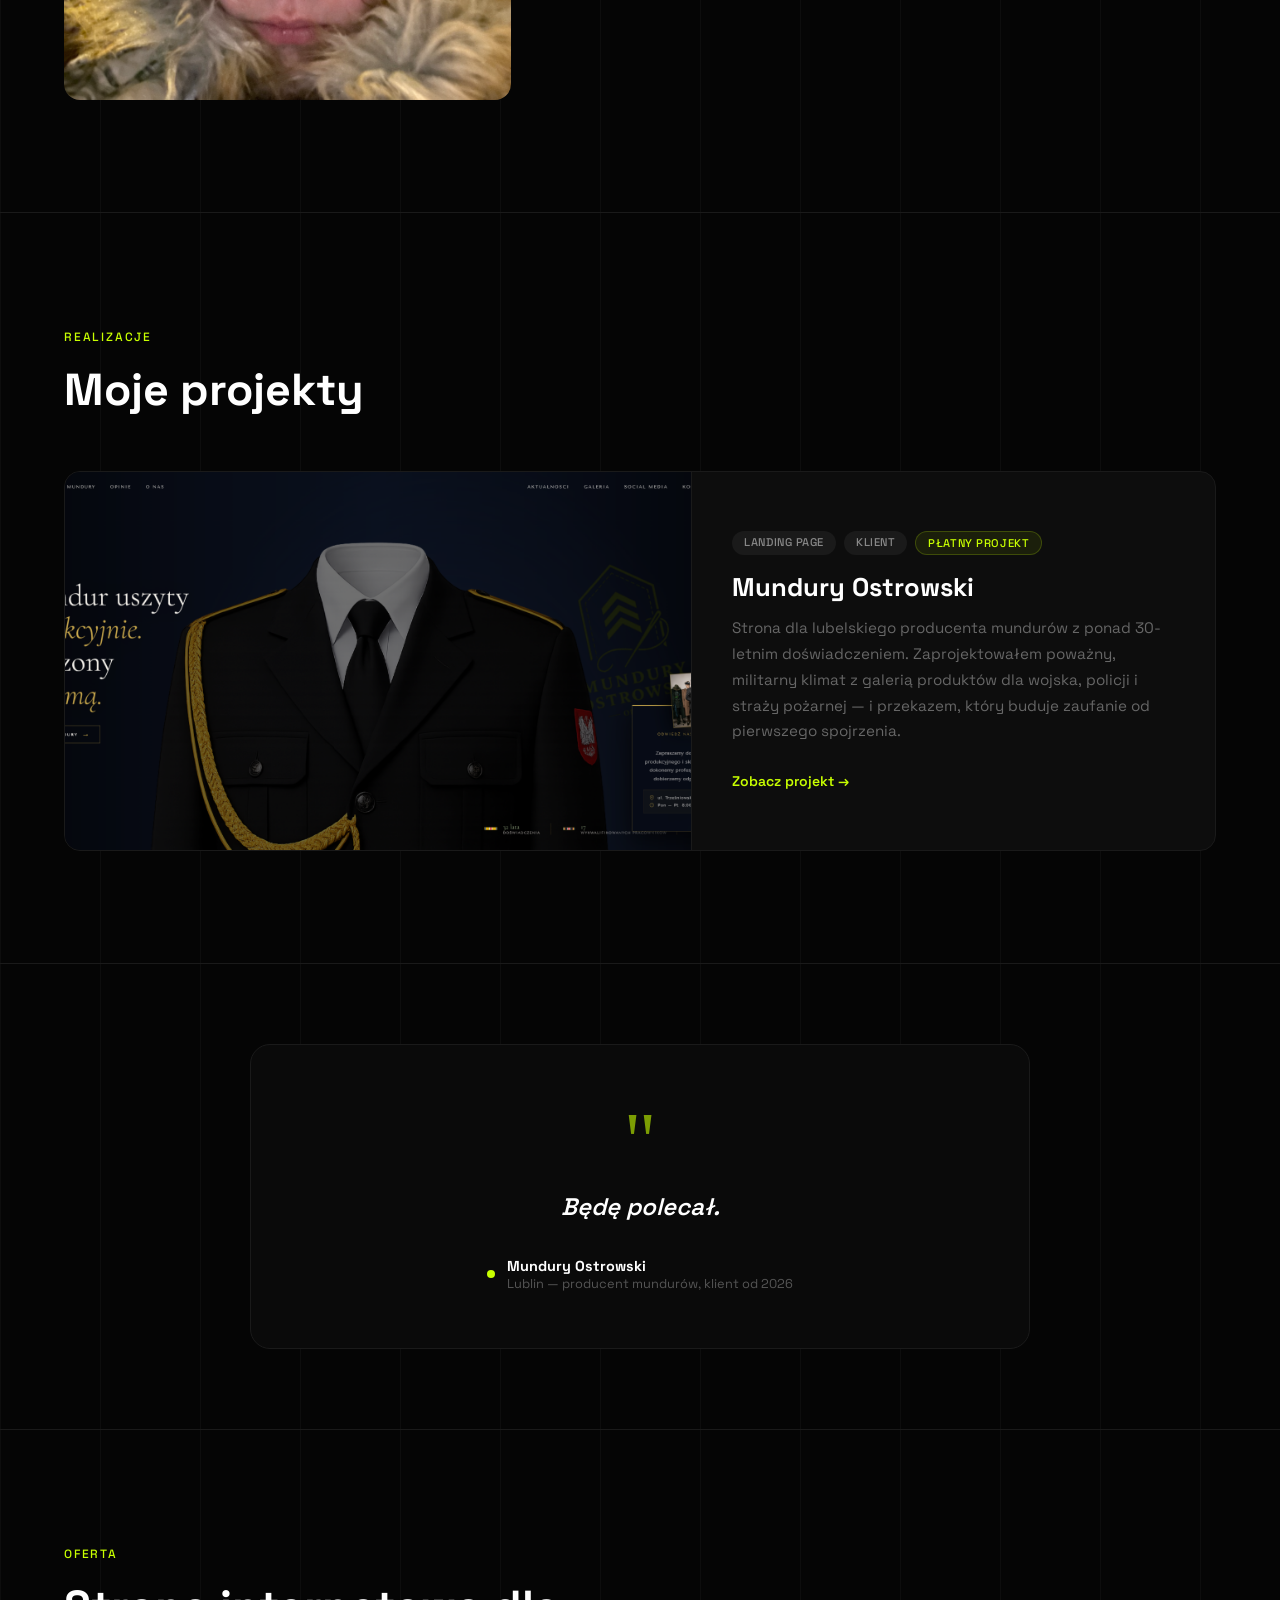
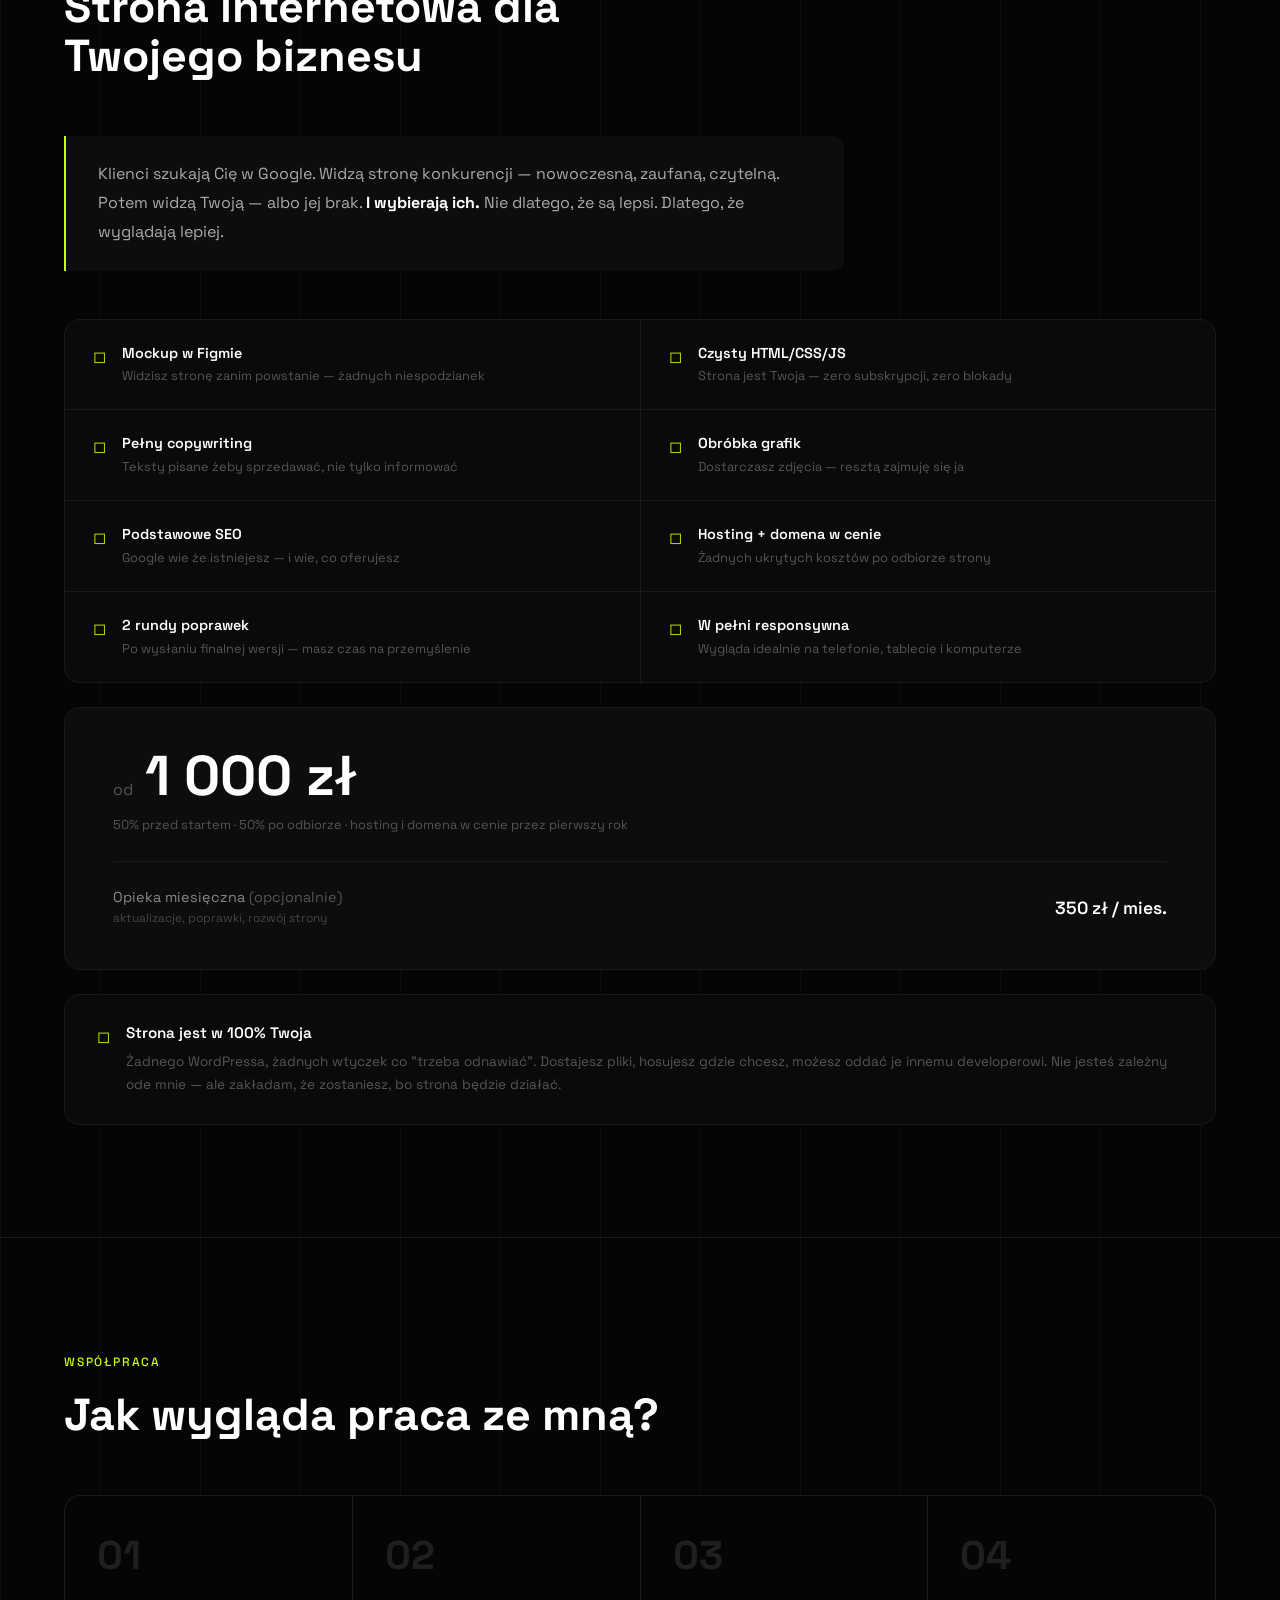
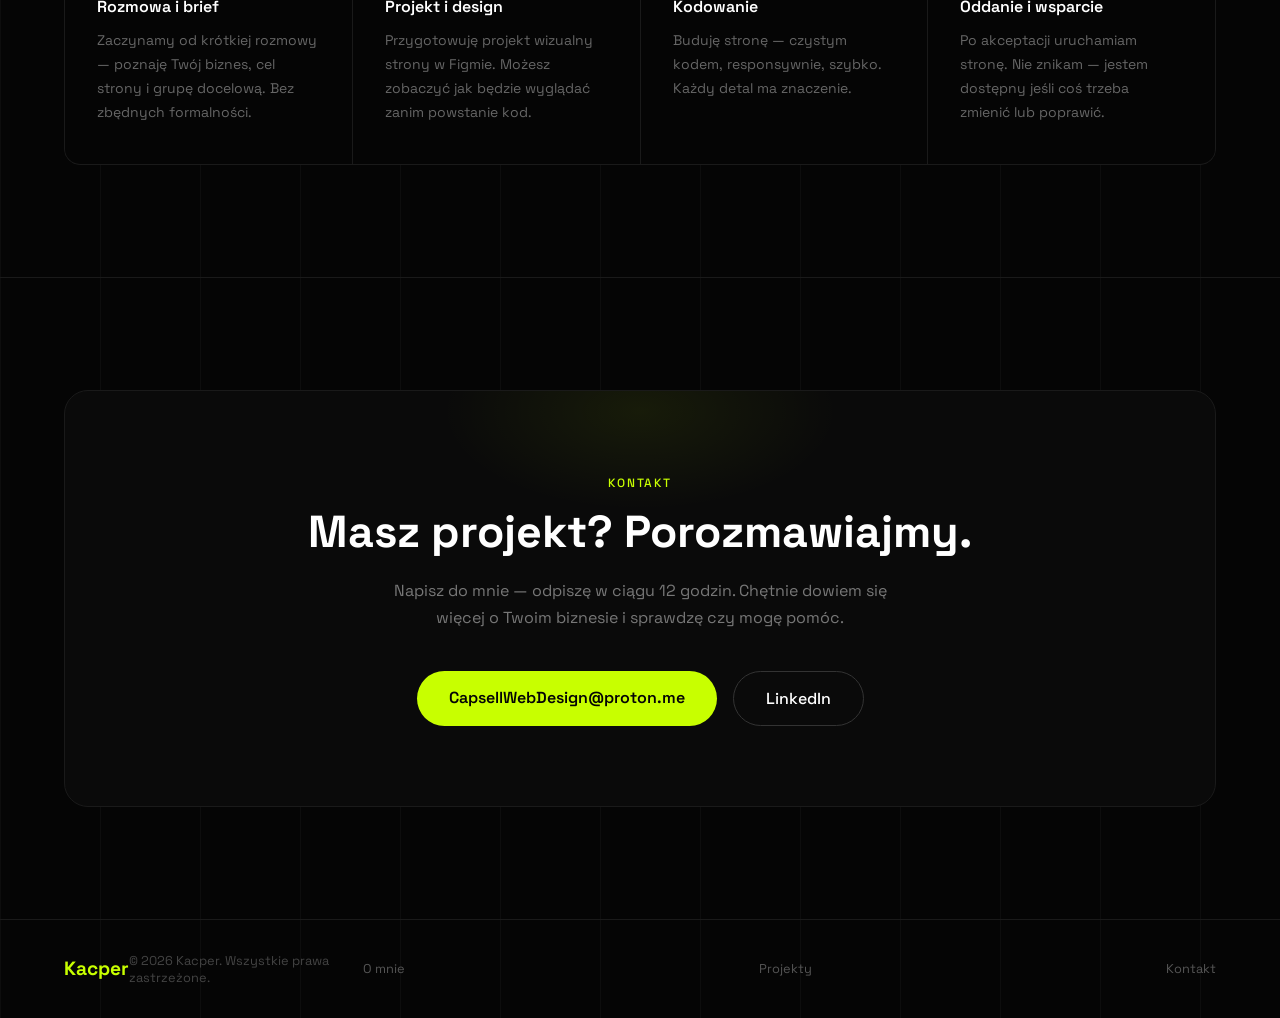
==== commit 72e44048: "Add files via upload" ====
--- a/index.html
+++ b/index.html
@@ -73,7 +73,7 @@
         <span class="section-label">O mnie</span>
         <div class="about-grid">
             <div class="about-image-wrapper">
-                <img src="images/fotka-kacperka.png" alt="Kacper" class="about-photo">
+                <img src="Images/fotka-kacperka.png" alt="Kacper" class="about-photo">
             </div>
             <div class="about-content">
                 <h2>Cześć, jestem Kacper</h2>
@@ -100,7 +100,7 @@
 
             <div class="project-card project-card--featured">
                 <div class="project-img">
-                    <img src="images/Mundury Ostrowski Screenshot mainpage.png" alt="Mundury Ostrowski – strona główna">
+                    <img src="Images/Mundury-Ostrowski-Screenshot-mainpage.png" alt="Mundury Ostrowski – strona główna">
                 </div>
                 <div class="project-info">
                     <div class="project-tags">
